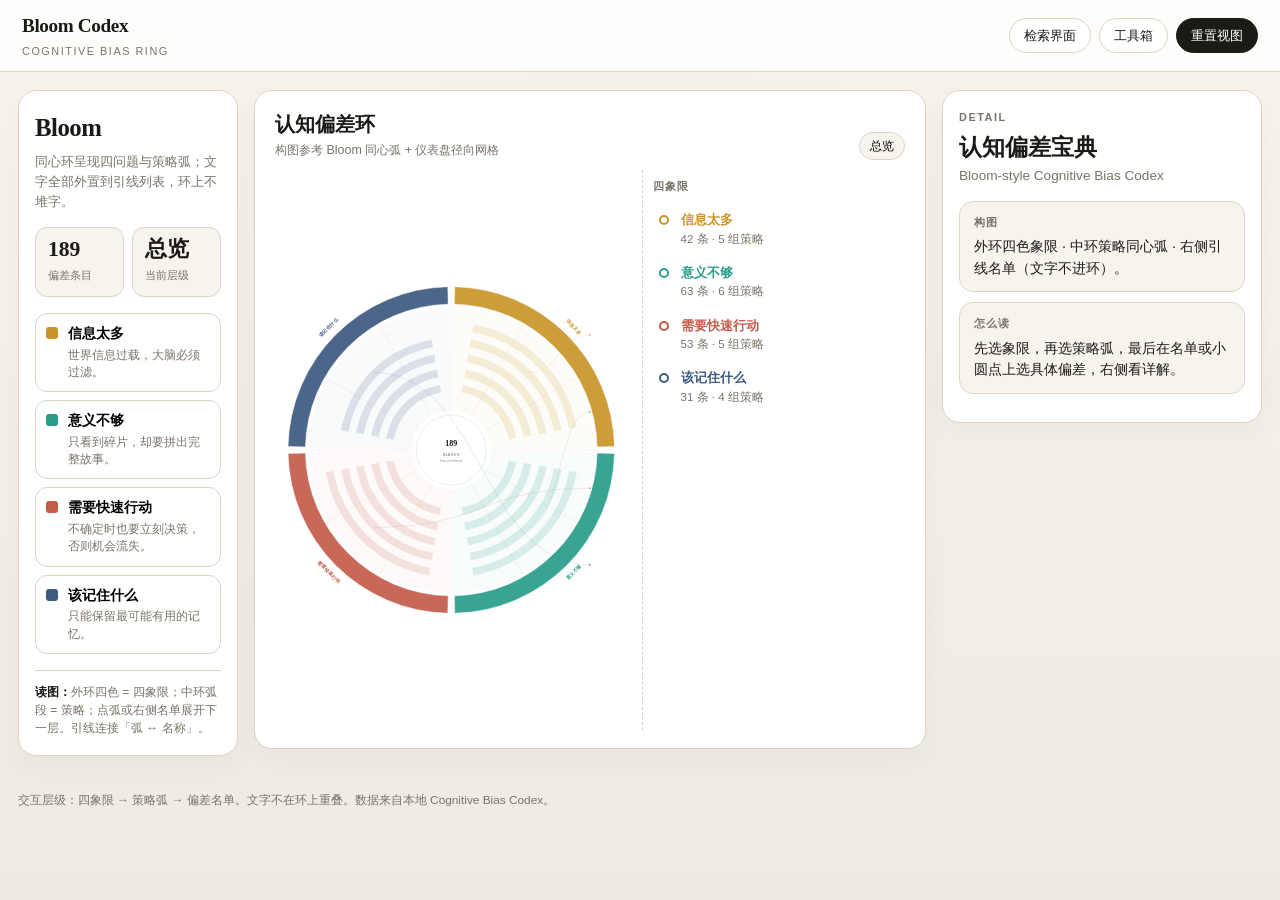
==== static/cognitive-bias-codex.html @ 840096a9 "feat: 人生量化工具箱网页与 PWA，Logto 登录后云同步" ====
<!DOCTYPE html>
<html lang="zh-CN">
<head>
  <meta charset="UTF-8" />
  <meta name="viewport" content="width=device-width, initial-scale=1" />
  <title>认知偏差环 · Bloom Codex</title>
  <style>
    :root {
      --bg: #efebe3;
      --bg-soft: #f7f4ee;
      --ink: #1c1a17;
      --muted: #7a7368;
      --line: #ddd4c6;
      --card: #ffffff;
      --info: #c9952a;
      --meaning: #2a9d8a;
      --action: #c45c4a;
      --memory: #3d5a80;
      --font: "IBM Plex Sans", "PingFang SC", "Microsoft YaHei", sans-serif;
      --display: "Libre Baskerville", "Songti SC", "Noto Serif SC", Georgia, serif;
    }
    * { box-sizing: border-box; }
    html, body { margin: 0; min-height: 100%; }
    body {
      font-family: var(--font);
      color: var(--ink);
      background: var(--bg);
      background-image:
        radial-gradient(ellipse 70% 50% at 50% -10%, rgba(201, 149, 42, 0.08), transparent 50%),
        linear-gradient(180deg, var(--bg-soft), var(--bg));
      line-height: 1.5;
    }
    a { color: inherit; }

    .top {
      display: flex; align-items: center; justify-content: space-between; gap: 12px;
      padding: 12px 22px;
      background: rgba(255,255,255,0.82);
      backdrop-filter: blur(10px);
      border-bottom: 1px solid var(--line);
      position: sticky; top: 0; z-index: 40;
    }
    .brand { text-decoration: none; }
    .brand strong {
      font-family: var(--display); font-size: 1.2rem; letter-spacing: -0.02em;
    }
    .brand span {
      display: block; font-size: 0.68rem; color: var(--muted);
      letter-spacing: 0.14em; text-transform: uppercase; margin-top: 2px;
    }
    .top-links { display: flex; flex-wrap: wrap; gap: 8px; }
    .top-links a, .top-links button {
      font: inherit; font-size: 0.8rem; text-decoration: none;
      border: 1px solid var(--line); background: #fff; color: var(--ink);
      border-radius: 999px; padding: 7px 14px; cursor: pointer;
    }
    .top-links .primary { background: var(--ink); color: #fff; border-color: var(--ink); }

    .shell {
      max-width: 1280px; margin: 0 auto;
      padding: 18px 18px 36px;
      display: grid;
      grid-template-columns: 220px minmax(0, 1fr) 320px;
      gap: 16px;
      align-items: start;
    }

    .card {
      background: var(--card);
      border: 1px solid var(--line);
      border-radius: 18px;
      box-shadow: 0 10px 30px rgba(28, 26, 23, 0.04);
    }

    .left { padding: 18px 16px; position: sticky; top: 68px; }
    .left h2 {
      font-family: var(--display); font-size: 1.55rem; margin: 0 0 6px;
      letter-spacing: -0.02em;
    }
    .left .lead { font-size: 0.82rem; color: var(--muted); margin: 0 0 16px; }
    .stat-row {
      display: grid; grid-template-columns: 1fr 1fr; gap: 8px; margin-bottom: 16px;
    }
    .stat {
      background: var(--bg-soft); border-radius: 12px; padding: 10px 12px;
      border: 1px solid var(--line);
    }
    .stat b {
      display: block; font-family: var(--display); font-size: 1.35rem; line-height: 1.1;
    }
    .stat span { font-size: 0.7rem; color: var(--muted); }
    .legend { display: grid; gap: 8px; margin-bottom: 16px; }
    .legend button {
      display: grid; grid-template-columns: 12px 1fr; gap: 10px; align-items: start;
      text-align: left; border: 1px solid var(--line); background: #fff;
      border-radius: 12px; padding: 10px; cursor: pointer; font: inherit;
    }
    .legend button.on { border-color: var(--ink); box-shadow: inset 0 0 0 1px var(--ink); }
    .legend button:hover { background: var(--bg-soft); }
    .legend .dot { width: 12px; height: 12px; border-radius: 3px; margin-top: 3px; }
    .legend b { display: block; font-size: 0.86rem; }
    .legend small { display: block; color: var(--muted); font-size: 0.72rem; margin-top: 2px; }
    .howto {
      font-size: 0.75rem; color: var(--muted); border-top: 1px solid var(--line);
      padding-top: 12px; margin: 0;
    }
    .howto strong { color: var(--ink); }

    .center { padding: 14px 14px 18px; min-height: 640px; }
    .center-head {
      display: flex; justify-content: space-between; align-items: flex-end; gap: 10px;
      padding: 4px 6px 10px;
    }
    .center-head h1 {
      font-family: var(--display); font-size: 1.25rem; margin: 0;
    }
    .center-head p { margin: 2px 0 0; font-size: 0.78rem; color: var(--muted); }
    .crumbs { display: flex; flex-wrap: wrap; gap: 6px; align-items: center; font-size: 0.75rem; }
    .crumbs button {
      border: 1px solid var(--line); background: var(--bg-soft); border-radius: 999px;
      padding: 4px 10px; font: inherit; font-size: 0.75rem; cursor: pointer;
    }
    .crumbs .here { font-weight: 700; }

    .viz-wrap {
      position: relative;
      display: grid;
      grid-template-columns: minmax(0, 1.15fr) minmax(180px, 0.85fr);
      gap: 8px;
      align-items: stretch;
      min-height: 560px;
    }
    .ring-box {
      position: relative;
      width: 100%;
      aspect-ratio: 1;
      max-width: 620px;
      margin: 0 auto;
    }
    .ring-box svg { width: 100%; height: 100%; display: block; }
    .ring-box .hit { cursor: pointer; }
    .ring-box .hit:hover { filter: brightness(1.05); }

    .label-rail {
      position: relative;
      border-left: 1px dashed var(--line);
      padding: 8px 4px 8px 10px;
      max-height: 620px;
      overflow: auto;
    }
    .rail-title {
      font-size: 0.68rem; letter-spacing: 0.12em; text-transform: uppercase;
      color: var(--muted); margin: 0 0 10px; font-weight: 700;
    }
    .rail-item {
      display: grid; grid-template-columns: 14px 1fr; gap: 8px; align-items: start;
      width: 100%; text-align: left; border: none; background: transparent;
      padding: 7px 6px; border-radius: 10px; cursor: pointer; font: inherit;
      margin-bottom: 2px;
    }
    .rail-item:hover, .rail-item.on { background: var(--bg-soft); }
    .rail-item .tick {
      width: 10px; height: 10px; border-radius: 50%; margin-top: 4px;
      border: 2px solid currentColor; background: #fff;
    }
    .rail-item.on .tick { background: currentColor; }
    .rail-item .name { font-size: 0.84rem; font-weight: 600; line-height: 1.3; }
    .rail-item .meta { font-size: 0.72rem; color: var(--muted); margin-top: 2px; }
    .rail-empty {
      font-size: 0.8rem; color: var(--muted); padding: 20px 8px; line-height: 1.55;
    }

    .right { padding: 18px 16px; position: sticky; top: 68px; max-height: calc(100vh - 86px); overflow: auto; }
    .right .eyebrow {
      font-size: 0.68rem; letter-spacing: 0.14em; text-transform: uppercase;
      color: var(--muted); margin: 0 0 8px; font-weight: 700;
    }
    .right h2 {
      font-family: var(--display); font-size: 1.45rem; margin: 0 0 4px; line-height: 1.25;
    }
    .right .en { color: var(--muted); font-size: 0.85rem; margin: 0 0 14px; }
    .pill {
      display: inline-flex; align-items: center; gap: 8px;
      border: 1px solid currentColor; border-radius: 999px;
      padding: 5px 11px; font-size: 0.76rem; margin-bottom: 12px;
    }
    .pill i { width: 8px; height: 8px; border-radius: 50%; background: currentColor; }
    .block {
      border: 1px solid var(--line); border-radius: 14px; padding: 12px 14px;
      margin-bottom: 10px; background: var(--bg-soft);
    }
    .block h3 {
      margin: 0 0 6px; font-size: 0.68rem; letter-spacing: 0.1em;
      text-transform: uppercase; color: var(--muted);
    }
    .block p { margin: 0; font-size: 0.9rem; }
    .related { display: flex; flex-wrap: wrap; gap: 6px; }
    .related button, .related a {
      font: inherit; font-size: 0.74rem; border: 1px solid var(--line);
      background: #fff; border-radius: 8px; padding: 6px 10px; cursor: pointer; text-decoration: none;
    }

    .footnote {
      max-width: 1280px; margin: 0 auto; padding: 0 18px 28px;
      font-size: 0.74rem; color: var(--muted);
    }

    @media (max-width: 1100px) {
      .shell { grid-template-columns: 1fr; }
      .left, .right { position: relative; top: 0; max-height: none; }
      .viz-wrap { grid-template-columns: 1fr; }
      .label-rail { border-left: none; border-top: 1px dashed var(--line); max-height: 280px; }
    }
  </style>
</head>
<body>
  <header class="top">
    <a class="brand" href="cognitive-bias-codex.html">
      <strong>Bloom Codex</strong>
      <span>Cognitive Bias Ring</span>
    </a>
    <div class="top-links">
      <a href="cognitive-bias-explorer.html">检索界面</a>
      <a href="index.html#workspace">工具箱</a>
      <button type="button" class="primary" id="resetView">重置视图</button>
    </div>
  </header>

  <div class="shell">
    <!-- 左：图例与说明（Bloom 左下角图例 + 仪表盘左侧信息） -->
    <aside class="card left">
      <h2>Bloom</h2>
      <p class="lead">同心环呈现四问题与策略弧；文字全部外置到引线列表，环上不堆字。</p>
      <div class="stat-row">
        <div class="stat"><b id="statTotal">—</b><span>偏差条目</span></div>
        <div class="stat"><b id="statLayer">总览</b><span>当前层级</span></div>
      </div>
      <div class="legend" id="legend"></div>
      <p class="howto">
        <strong>读图：</strong>外环四色 = 四象限；中环弧段 = 策略；点弧或右侧名单展开下一层。引线连接「弧 ↔ 名称」。
      </p>
    </aside>

    <!-- 中：环 + 引线标签轨 -->
    <section class="card center">
      <div class="center-head">
        <div>
          <h1>认知偏差环</h1>
          <p>构图参考 Bloom 同心弧 + 仪表盘径向网格</p>
        </div>
        <div class="crumbs" id="crumbs"></div>
      </div>
      <div class="viz-wrap">
        <div class="ring-box" id="ringBox">
          <svg id="ringSvg" viewBox="0 0 1000 1000" role="img" aria-label="认知偏差同心环"></svg>
        </div>
        <div class="label-rail" id="labelRail">
          <p class="rail-title" id="railTitle">Labels</p>
          <div id="railList"></div>
        </div>
      </div>
    </section>

    <!-- 右：详情（仪表盘 Tasks 位） -->
    <aside class="card right" id="detail">
      <p class="eyebrow">Detail</p>
      <h2 id="dTitle">选择环上的一截弧</h2>
      <p class="en" id="dEn">或点右侧名单</p>
      <div id="dBody"></div>
    </aside>
  </div>

  <p class="footnote">
    交互层级：四象限 → 策略弧 → 偏差名单。文字不在环上重叠。数据来自本地 Cognitive Bias Codex。
  </p>

  <script src="assets/cognitive-bias/biases-data.js"></script>
  <script>
    const QCOLOR = {
      info: "#c9952a",
      meaning: "#2a9d8a",
      action: "#c45c4a",
      memory: "#3d5a80"
    };
    const CX = 500, CY = 500;
    // 四象限：上右 / 下右 / 下左 / 上左（顺时针，从 -90° 起算用我们的 polar）
    // ang0..ang1 用 0=顶部 顺时针
    const QUADS_LAYOUT = [
      { id: "info", a0: 0, a1: 90 },
      { id: "meaning", a0: 90, a1: 180 },
      { id: "action", a0: 180, a1: 270 },
      { id: "memory", a0: 270, a1: 360 }
    ];

    let focus = { quad: null, strat: null, bias: null };
    /** 当前右侧名单对应的锚点（用于画引线） */
    let railAnchors = []; // [{id, x, y, color, kind}]

    function esc(s) {
      return String(s ?? "").replace(/[&<>"']/g, (c) => ({
        "&": "&amp;", "<": "&lt;", ">": "&gt;", '"': "&quot;", "'": "&#39;"
      }[c]));
    }
    function codex() {
      return window.COGNITIVE_BIAS_CODEX || { quadrants: [], biases: [], count: 0 };
    }
    function polar(r, deg) {
      const a = (deg - 90) * Math.PI / 180;
      return [CX + r * Math.cos(a), CY + r * Math.sin(a)];
    }
    function arcPath(r0, r1, a0, a1) {
      const large = ((a1 - a0 + 360) % 360) > 180 ? 1 : 0;
      const [x0, y0] = polar(r1, a0);
      const [x1, y1] = polar(r1, a1);
      const [x2, y2] = polar(r0, a1);
      const [x3, y3] = polar(r0, a0);
      return `M${x0} ${y0} A${r1} ${r1} 0 ${large} 1 ${x1} ${y1} L${x2} ${y2} A${r0} ${r0} 0 ${large} 0 ${x3} ${y3} Z`;
    }
    function midAng(a0, a1) { return (a0 + a1) / 2; }
    function qMeta(id) { return (codex().quadrants || []).find((q) => q.id === id); }
    function short(s, n = 22) {
      s = String(s || "");
      return s.length > n ? s.slice(0, n) + "…" : s;
    }

    function findStratOfBias(biasId) {
      for (const q of (codex().quadrants || [])) {
        const strats = q.strategies || [];
        for (let si = 0; si < strats.length; si++) {
          if ((strats[si].biases || []).some((b) => b.id === biasId)) {
            focus.quad = q.id;
            focus.strat = q.id + "::" + si;
            return;
          }
        }
      }
    }

    function renderLegend() {
      const el = document.getElementById("legend");
      el.innerHTML = (codex().quadrants || []).map((q) => `
        <button type="button" class="${focus.quad === q.id ? "on" : ""}" data-quad="${esc(q.id)}">
          <span class="dot" style="background:${QCOLOR[q.id]}"></span>
          <span><b>${esc(q.zh)}</b><small>${esc(q.problem)}</small></span>
        </button>`).join("");
      el.querySelectorAll("[data-quad]").forEach((btn) => {
        btn.addEventListener("click", () => {
          const id = btn.dataset.quad;
          focus = focus.quad === id && !focus.strat ? { quad: null, strat: null, bias: null }
            : { quad: id, strat: null, bias: null };
          renderAll();
        });
      });
    }

    function renderCrumbs() {
      const el = document.getElementById("crumbs");
      const parts = [`<button type="button" data-c="root">总览</button>`];
      if (focus.quad) {
        const q = qMeta(focus.quad);
        parts.push(`<span>›</span>`);
        parts.push(focus.strat
          ? `<button type="button" data-c="quad">${esc(q.zh)}</button>`
          : `<span class="here">${esc(q.zh)}</span>`);
      }
      if (focus.strat) {
        const [qid, idx] = focus.strat.split("::");
        const s = qMeta(qid)?.strategies?.[+idx];
        parts.push(`<span>›</span>`);
        parts.push(focus.bias
          ? `<button type="button" data-c="strat">${esc(short(s?.zh, 12))}</button>`
          : `<span class="here">${esc(short(s?.zh, 12))}</span>`);
      }
      if (focus.bias) {
        const b = (codex().biases || []).find((x) => x.id === focus.bias);
        parts.push(`<span>›</span><span class="here">${esc(b?.zh || "")}</span>`);
      }
      el.innerHTML = parts.join("");
      el.querySelectorAll("[data-c]").forEach((btn) => {
        btn.addEventListener("click", () => {
          const c = btn.dataset.c;
          if (c === "root") focus = { quad: null, strat: null, bias: null };
          if (c === "quad") focus = { quad: focus.quad, strat: null, bias: null };
          if (c === "strat") focus = { quad: focus.quad, strat: focus.strat, bias: null };
          renderAll();
        });
      });

      document.getElementById("statTotal").textContent = String(codex().count || 0);
      document.getElementById("statLayer").textContent =
        focus.bias ? "偏差" : focus.strat ? "策略" : focus.quad ? "象限" : "总览";
    }

    function renderRing() {
      const svg = document.getElementById("ringSvg");
      railAnchors = [];
      let g = "";

      // 同心网格（仪表盘）
      [120, 200, 280, 360, 430].forEach((r) => {
        g += `<circle cx="${CX}" cy="${CY}" r="${r}" fill="none" stroke="#e5ddd0" stroke-dasharray="2 6" />`;
      });
      for (let i = 0; i < 12; i++) {
        const a = i * 30;
        const [x0, y0] = polar(110, a);
        const [x1, y1] = polar(440, a);
        g += `<line x1="${x0}" y1="${y0}" x2="${x1}" y2="${y1}" stroke="#ebe3d6" stroke-width="1" />`;
      }

      // 中心盘
      g += `<circle cx="${CX}" cy="${CY}" r="96" fill="#fff" stroke="#d9d0c2" />`;
      g += `<text x="${CX}" y="${CY - 10}" text-anchor="middle" font-family="Georgia, Songti SC, serif" font-size="22" font-weight="700" fill="#1c1a17">${codex().count || 0}</text>`;
      g += `<text x="${CX}" y="${CY + 16}" text-anchor="middle" font-size="11" fill="#7a7368" letter-spacing="1">BIASES</text>`;
      g += `<text x="${CX}" y="${CY + 34}" text-anchor="middle" font-size="10" fill="#9a9286">four problems</text>`;

      // 外环四色象限弧（Bloom 分类色带）
      QUADS_LAYOUT.forEach((L) => {
        const q = qMeta(L.id);
        if (!q) return;
        const color = QCOLOR[L.id];
        const active = !focus.quad || focus.quad === L.id;
        const opac = active ? 0.92 : 0.18;
        g += `<path class="hit" data-quad="${L.id}" d="${arcPath(400, 448, L.a0 + 1.2, L.a1 - 1.2)}" fill="${color}" fill-opacity="${opac}" stroke="#fff" stroke-width="1.5"/>`;

        // 象限短名：放在弧外中点，径向外侧，字少不叠
        const ang = midAng(L.a0, L.a1);
        const [tx, ty] = polar(475, ang);
        const rot = ang > 90 && ang < 270 ? ang + 180 : ang;
        g += `<text x="${tx}" y="${ty}" text-anchor="middle" dominant-baseline="middle"
          transform="rotate(${rot} ${tx} ${ty})"
          font-size="13" font-weight="700" fill="${active ? color : "#c5bdb0"}"
          style="pointer-events:none">${esc(q.zh)}</text>`;

        // 内层扇区底色
        g += `<path d="${arcPath(108, 392, L.a0 + 0.8, L.a1 - 0.8)}" fill="${color}" fill-opacity="${focus.quad === L.id ? 0.08 : 0.03}" style="pointer-events:none"/>`;
      });

      // 策略层：Bloom 同心弧 —— 仅在选中象限时绘制
      if (focus.quad) {
        const L = QUADS_LAYOUT.find((x) => x.id === focus.quad);
        const q = qMeta(focus.quad);
        const strats = q?.strategies || [];
        const color = QCOLOR[focus.quad];
        const rInner = 150;
        const rOuter = 385;
        const band = (rOuter - rInner) / Math.max(strats.length, 1);

        strats.forEach((s, si) => {
          const key = focus.quad + "::" + si;
          const r0 = rInner + si * band + 4;
          const r1 = rInner + (si + 1) * band - 4;
          const selected = focus.strat === key;
          const dim = focus.strat && !selected;
          // 弧只占该象限角度，两端留白
          const pad = 6;
          g += `<path class="hit" data-strat="${key}" d="${arcPath(r0, r1, L.a0 + pad, L.a1 - pad)}"
            fill="${color}" fill-opacity="${dim ? 0.12 : selected ? 0.85 : 0.45}"
            stroke="#fff" stroke-width="1"/>`;

          // 锚点：弧中点外侧，供引线
          const [ax, ay] = polar((r0 + r1) / 2, midAng(L.a0, L.a1));
          railAnchors.push({
            id: key, kind: "strat", x: ax, y: ay, color,
            title: s.zh, meta: `${(s.biases || []).length} 条偏差`,
            selected
          });

          // 选中策略后：在弧上画小刻度代表偏差（无文字）
          if (selected) {
            const biases = s.biases || [];
            const span = (L.a1 - L.a0) - pad * 2;
            biases.forEach((b, bi) => {
              const t = biases.length <= 1 ? 0.5 : (bi + 0.5) / biases.length;
              const ang = L.a0 + pad + t * span;
              const [dx, dy] = polar(r1 + 6, ang);
              const on = focus.bias === b.id;
              g += `<circle class="hit" data-bias="${b.id}" cx="${dx}" cy="${dy}" r="${on ? 5 : 3.2}"
                fill="${on ? color : "#fff"}" stroke="${color}" stroke-width="2"/>`;
              railAnchors.push({
                id: b.id, kind: "bias", x: dx, y: dy, color,
                title: b.zh, meta: b.en, selected: on, bias: b
              });
            });
          }
        });
      } else {
        // 总览：每象限画若干细弧暗示「有多层策略」（装饰，不可点具体策略）
        QUADS_LAYOUT.forEach((L) => {
          const q = qMeta(L.id);
          const n = Math.min((q?.strategies || []).length, 5);
          const color = QCOLOR[L.id];
          for (let i = 0; i < n; i++) {
            const r0 = 160 + i * 42;
            const r1 = r0 + 22;
            g += `<path d="${arcPath(r0, r1, L.a0 + 10, L.a1 - 10)}" fill="${color}" fill-opacity="0.16" stroke="#fff" stroke-width="0.8" style="pointer-events:none"/>`;
          }
          // 总览引线锚点：象限中点
          const [ax, ay] = polar(300, midAng(L.a0, L.a1));
          railAnchors.push({
            id: L.id, kind: "quad", x: ax, y: ay, color,
            title: q?.zh || L.id, meta: `${q?.count || 0} 条 · ${ (q?.strategies||[]).length } 组策略`,
            selected: false
          });
        });
      }

      // 引线画到右侧名单（SVG 内先画到环盒右缘，再用绝对定位对齐名单）
      // 引线终点用固定 gutter，名单 HTML 对齐
      const railX = 920;
      const itemsForLines = focus.strat
        ? railAnchors.filter((a) => a.kind === "bias")
        : focus.quad
          ? railAnchors.filter((a) => a.kind === "strat")
          : railAnchors.filter((a) => a.kind === "quad");

      itemsForLines.forEach((a, i) => {
        const n = itemsForLines.length || 1;
        const gy = 80 + (i + 0.5) * ((840) / n);
        const [x1, y1] = [a.x, a.y];
        const x2 = railX - 40;
        const mid = (x1 + x2) / 2;
        g += `<path d="M${x1} ${y1} C${mid} ${y1}, ${mid} ${gy}, ${x2} ${gy}"
          fill="none" stroke="${a.color}" stroke-opacity="${a.selected ? 0.85 : 0.35}" stroke-width="${a.selected ? 1.6 : 1}"/>`;
        g += `<circle cx="${x2}" cy="${gy}" r="3" fill="${a.color}" fill-opacity="${a.selected ? 1 : 0.55}"/>`;
        a.lineY = gy; // 供名单垂直对齐参考（视觉近似）
      });

      svg.innerHTML = g;

      svg.querySelectorAll("[data-quad]").forEach((el) => {
        el.addEventListener("click", (e) => {
          e.stopPropagation();
          const id = el.getAttribute("data-quad");
          focus = { quad: id, strat: null, bias: null };
          renderAll();
        });
      });
      svg.querySelectorAll("[data-strat]").forEach((el) => {
        el.addEventListener("click", (e) => {
          e.stopPropagation();
          const key = el.getAttribute("data-strat");
          focus = { quad: key.split("::")[0], strat: key, bias: null };
          renderAll();
        });
      });
      svg.querySelectorAll("[data-bias]").forEach((el) => {
        el.addEventListener("click", (e) => {
          e.stopPropagation();
          focus.bias = el.getAttribute("data-bias");
          renderAll();
        });
      });

      renderRail(itemsForLines);
    }

    function renderRail(items) {
      const title = document.getElementById("railTitle");
      const list = document.getElementById("railList");
      if (!focus.quad) {
        title.textContent = "四象限";
      } else if (!focus.strat) {
        title.textContent = "策略弧";
      } else {
        title.textContent = "偏差名单";
      }

      if (!items.length) {
        list.innerHTML = `<div class="rail-empty">点左侧图例或外环色带，开始展开。</div>`;
        return;
      }

      list.innerHTML = items.map((a) => `
        <button type="button" class="rail-item ${a.selected || focus.bias === a.id || focus.strat === a.id || focus.quad === a.id ? "on" : ""}"
          style="color:${a.color}"
          data-kind="${a.kind}" data-id="${esc(a.id)}">
          <span class="tick"></span>
          <span>
            <div class="name">${esc(a.title)}</div>
            <div class="meta">${esc(a.meta || "")}</div>
          </span>
        </button>`).join("");

      list.querySelectorAll(".rail-item").forEach((btn) => {
        btn.addEventListener("click", () => {
          const kind = btn.dataset.kind;
          const id = btn.dataset.id;
          if (kind === "quad") focus = { quad: id, strat: null, bias: null };
          if (kind === "strat") focus = { quad: id.split("::")[0], strat: id, bias: null };
          if (kind === "bias") {
            focus.bias = id;
            if (!focus.strat) findStratOfBias(id);
          }
          renderAll();
        });
      });
    }

    function renderDetail() {
      const body = document.getElementById("dBody");
      const title = document.getElementById("dTitle");
      const en = document.getElementById("dEn");

      if (focus.bias) {
        const b = (codex().biases || []).find((x) => x.id === focus.bias);
        const q = qMeta(b?.quadrant);
        title.textContent = b?.zh || "";
        en.textContent = b?.en || "";
        body.innerHTML = `
          <div class="pill" style="color:${QCOLOR[b.quadrant]}"><i></i>${esc(q?.zh || "")}</div>
          <div class="block"><h3>是什么</h3><p>${esc(b.desc || "—")}</p></div>
          <div class="block"><h3>生活例子</h3><p>${esc(b.example || "—")}</p></div>
          <div class="block"><h3>提醒</h3><p>${esc(b.tip || "—")}</p></div>
          <div class="block"><h3>所属机制</h3><p>${esc(b.strategyZh || "")}</p></div>
          <div class="block"><h3>继续</h3><div class="related">
            <a href="cognitive-bias-explorer.html?id=${encodeURIComponent(b.id)}">打开检索界面</a>
          </div></div>`;
        return;
      }

      if (focus.strat) {
        const [qid, idx] = focus.strat.split("::");
        const q = qMeta(qid);
        const s = q?.strategies?.[+idx];
        title.textContent = s?.zh || "";
        en.textContent = s?.en || "";
        body.innerHTML = `
          <div class="pill" style="color:${QCOLOR[qid]}"><i></i>${esc(q?.zh || "")}</div>
          <div class="block"><h3>机制</h3><p>大脑用这条捷径应对「${esc(q?.zh || "")}」。</p></div>
          <div class="block"><h3>包含偏差 · ${(s?.biases||[]).length}</h3>
            <div class="related">${(s?.biases||[]).map((b) =>
              `<button type="button" data-go-bias="${esc(b.id)}">${esc(b.zh)}</button>`
            ).join("")}</div>
          </div>`;
        body.querySelectorAll("[data-go-bias]").forEach((btn) => {
          btn.addEventListener("click", () => {
            focus.bias = btn.dataset.goBias;
            renderAll();
          });
        });
        return;
      }

      if (focus.quad) {
        const q = qMeta(focus.quad);
        title.textContent = q?.zh || "";
        en.textContent = q?.en || "";
        body.innerHTML = `
          <div class="pill" style="color:${QCOLOR[focus.quad]}"><i></i>${q?.count || 0} 条</div>
          <div class="block"><h3>问题</h3><p>${esc(q?.problem || "")}</p></div>
          <div class="block"><h3>副作用</h3><p>${esc(q?.sideEffect || "")}</p></div>
          <div class="block"><h3>下一步</h3><p>点中环策略弧，或点右侧策略名单继续展开。</p></div>`;
        return;
      }

      title.textContent = "认知偏差宝典";
      en.textContent = "Bloom-style Cognitive Bias Codex";
      body.innerHTML = `
        <div class="block"><h3>构图</h3><p>外环四色象限 · 中环策略同心弧 · 右侧引线名单（文字不进环）。</p></div>
        <div class="block"><h3>怎么读</h3><p>先选象限，再选策略弧，最后在名单或小圆点上选具体偏差，右侧看详解。</p></div>`;
    }

    function renderAll() {
      renderLegend();
      renderCrumbs();
      renderRing();
      renderDetail();
    }

    document.getElementById("resetView").addEventListener("click", () => {
      focus = { quad: null, strat: null, bias: null };
      renderAll();
    });

    (function boot() {
      if (!window.COGNITIVE_BIAS_CODEX) {
        document.getElementById("dTitle").textContent = "未加载数据";
        document.getElementById("dEn").textContent = "请用打开认知偏差环.bat 启动本地服务";
        return;
      }
      const id = new URLSearchParams(location.search).get("id");
      if (id) {
        focus.bias = id;
        findStratOfBias(id);
      }
      renderAll();
    })();
  </script>
</body>
</html>
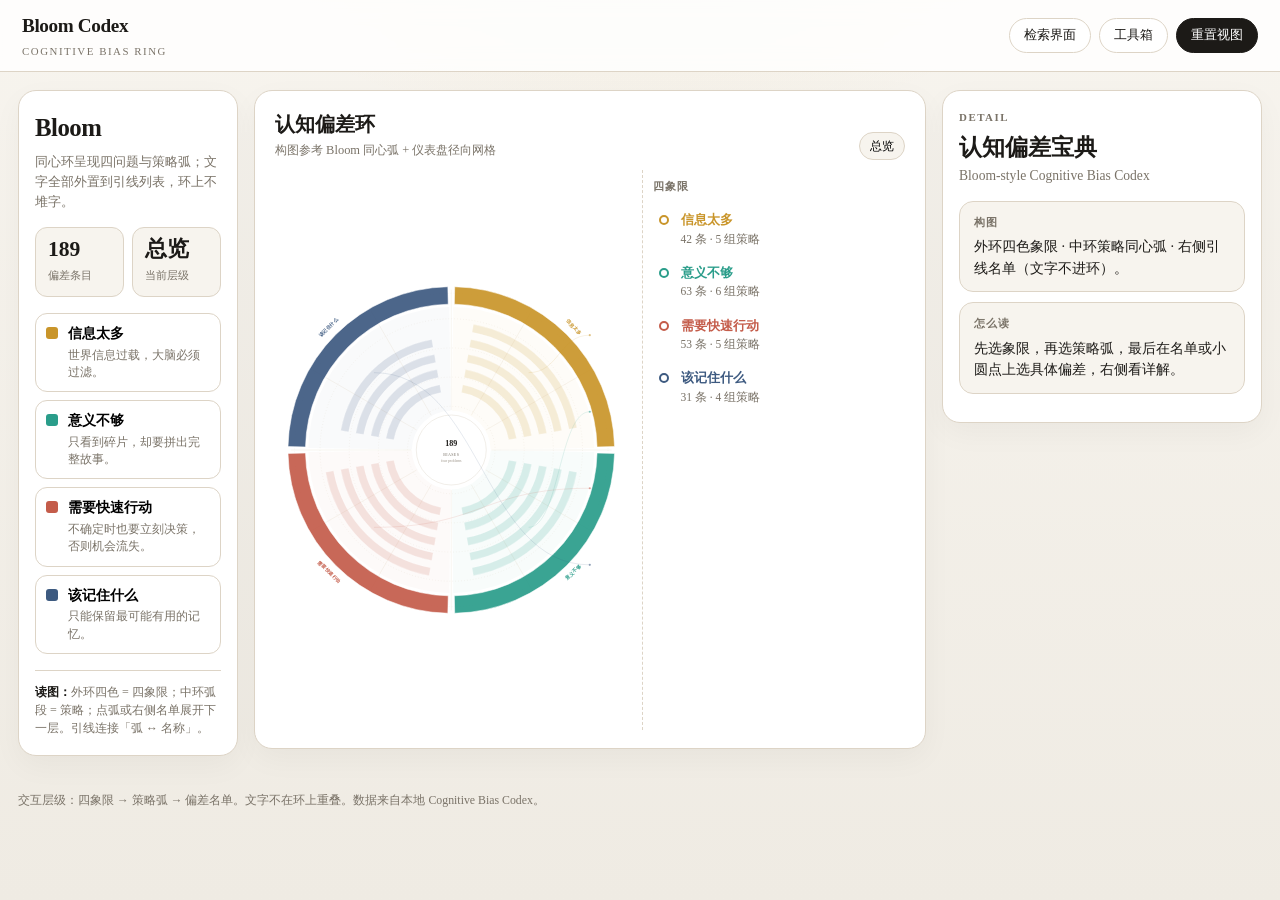
==== commit ffe0403d: "砺行 v1 替换 life-density Space：三愿/日省/神灯视觉 静态源 c:\00CS\砺行·日省\web；后端简化为纯静态+备份 API。" ====
--- a/static/cognitive-bias-codex.html
+++ b/static/cognitive-bias-codex.html
@@ -5,6 +5,18 @@
   <meta name="viewport" content="width=device-width, initial-scale=1" />
   <title>认知偏差环 · Bloom Codex</title>
   <style>
+    @font-face {
+      font-family: "GuoWen ZhengKai";
+      src: url("assets/fonts/KaiOldstyle.ttf") format("truetype");
+      font-weight: normal;
+      font-style: normal;
+      font-display: swap;
+    }
+
+    html, body, button, input, textarea, select {
+      font-family: var(--font);
+    }
+
     :root {
       --bg: #efebe3;
       --bg-soft: #f7f4ee;
@@ -16,8 +28,8 @@
       --meaning: #2a9d8a;
       --action: #c45c4a;
       --memory: #3d5a80;
-      --font: "IBM Plex Sans", "PingFang SC", "Microsoft YaHei", sans-serif;
-      --display: "Libre Baskerville", "Songti SC", "Noto Serif SC", Georgia, serif;
+      --font: "GuoWen ZhengKai", "KaiTi", "STKaiti", serif;
+      --display: "GuoWen ZhengKai", "KaiTi", "STKaiti", serif;
     }
     * { box-sizing: border-box; }
     html, body { margin: 0; min-height: 100%; }
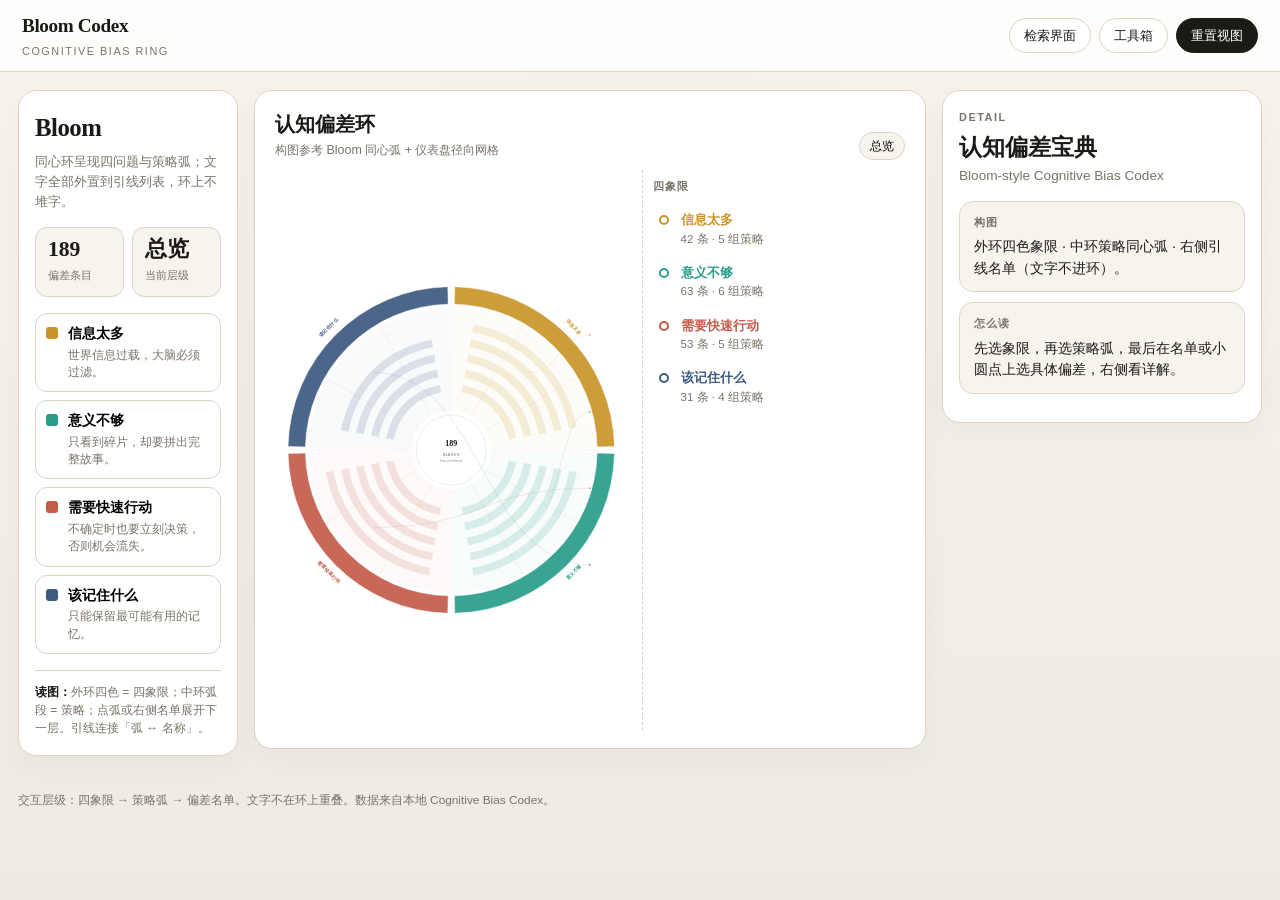
==== commit b2a88b23: "chore: sync local updates (life)" ====
--- a/static/cognitive-bias-codex.html
+++ b/static/cognitive-bias-codex.html
@@ -5,18 +5,6 @@
   <meta name="viewport" content="width=device-width, initial-scale=1" />
   <title>认知偏差环 · Bloom Codex</title>
   <style>
-    @font-face {
-      font-family: "GuoWen ZhengKai";
-      src: url("assets/fonts/KaiOldstyle.ttf") format("truetype");
-      font-weight: normal;
-      font-style: normal;
-      font-display: swap;
-    }
-
-    html, body, button, input, textarea, select {
-      font-family: var(--font);
-    }
-
     :root {
       --bg: #efebe3;
       --bg-soft: #f7f4ee;
@@ -28,8 +16,8 @@
       --meaning: #2a9d8a;
       --action: #c45c4a;
       --memory: #3d5a80;
-      --font: "GuoWen ZhengKai", "KaiTi", "STKaiti", serif;
-      --display: "GuoWen ZhengKai", "KaiTi", "STKaiti", serif;
+      --font: "IBM Plex Sans", "PingFang SC", "Microsoft YaHei", sans-serif;
+      --display: "Libre Baskerville", "Songti SC", "Noto Serif SC", Georgia, serif;
     }
     * { box-sizing: border-box; }
     html, body { margin: 0; min-height: 100%; }
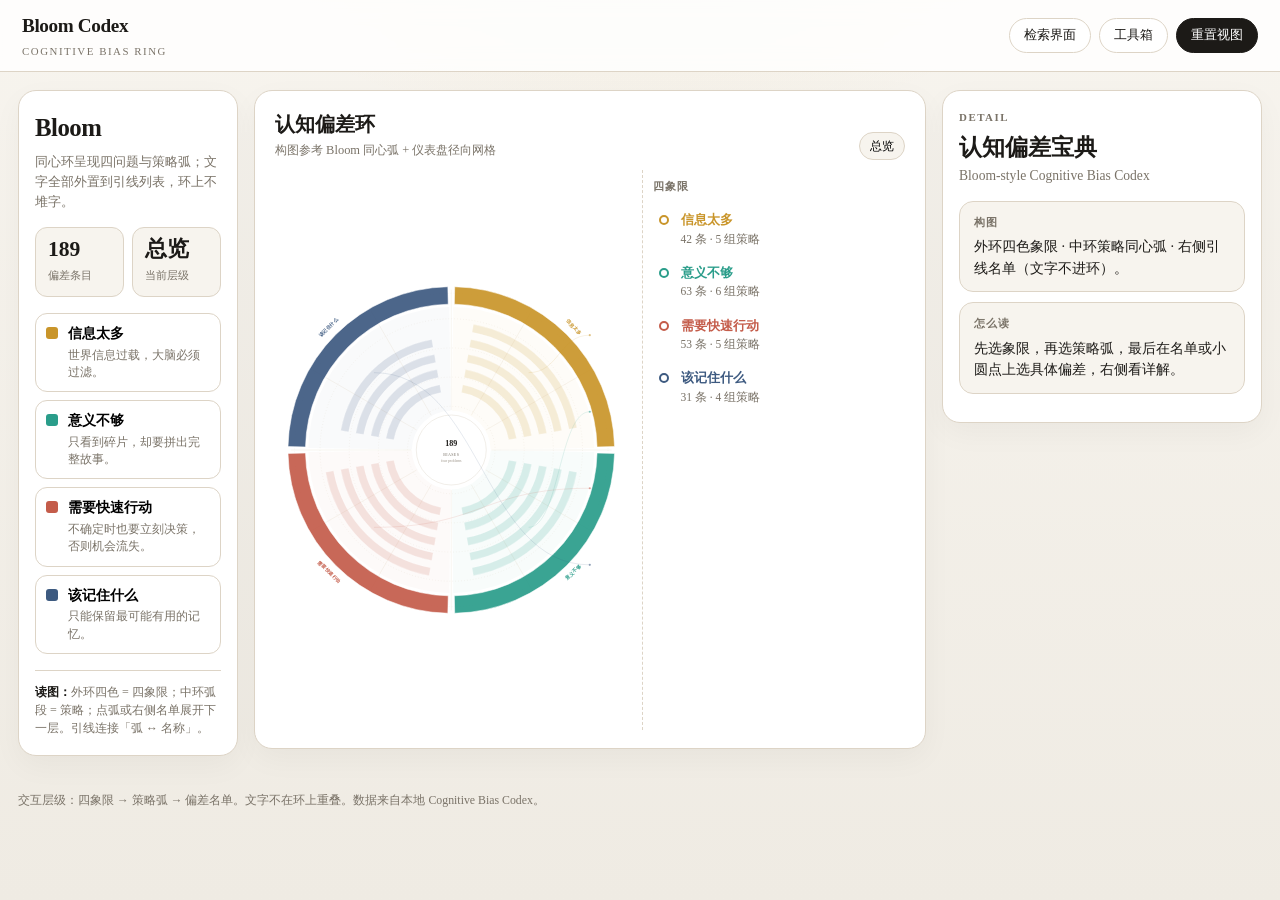
==== commit 2ccfbe02: "fix: 恢复砺行主页真源，禁止人生量化文案回渗" ====
--- a/static/cognitive-bias-codex.html
+++ b/static/cognitive-bias-codex.html
@@ -5,6 +5,18 @@
   <meta name="viewport" content="width=device-width, initial-scale=1" />
   <title>认知偏差环 · Bloom Codex</title>
   <style>
+    @font-face {
+      font-family: "GuoWen ZhengKai";
+      src: url("assets/fonts/KaiOldstyle.ttf") format("truetype");
+      font-weight: normal;
+      font-style: normal;
+      font-display: swap;
+    }
+
+    html, body, button, input, textarea, select {
+      font-family: var(--font);
+    }
+
     :root {
       --bg: #efebe3;
       --bg-soft: #f7f4ee;
@@ -16,8 +28,8 @@
       --meaning: #2a9d8a;
       --action: #c45c4a;
       --memory: #3d5a80;
-      --font: "IBM Plex Sans", "PingFang SC", "Microsoft YaHei", sans-serif;
-      --display: "Libre Baskerville", "Songti SC", "Noto Serif SC", Georgia, serif;
+      --font: "GuoWen ZhengKai", "KaiTi", "STKaiti", serif;
+      --display: "GuoWen ZhengKai", "KaiTi", "STKaiti", serif;
     }
     * { box-sizing: border-box; }
     html, body { margin: 0; min-height: 100%; }
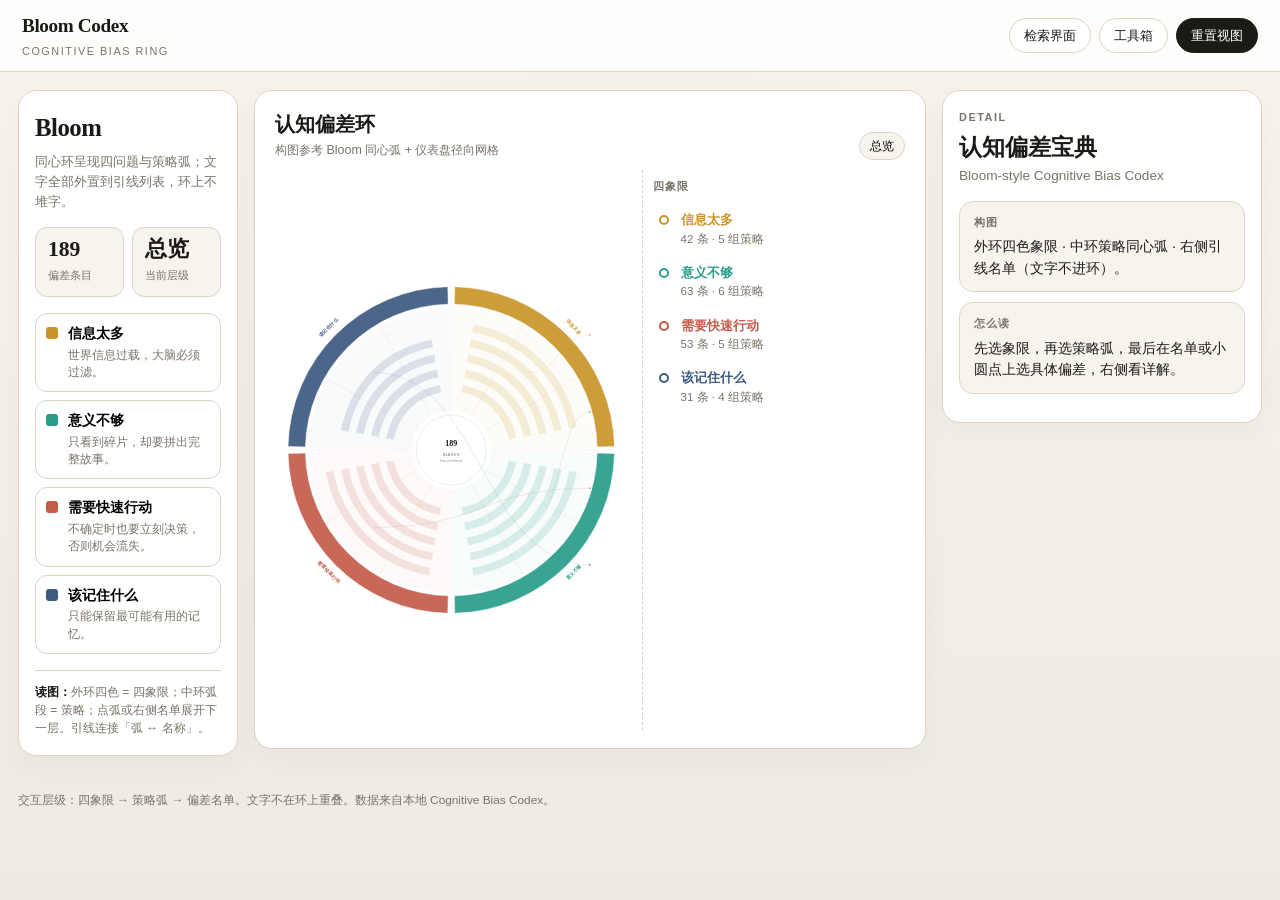
==== commit 059377a4: "chore: sync local updates (life)" ====
--- a/static/cognitive-bias-codex.html
+++ b/static/cognitive-bias-codex.html
@@ -5,18 +5,6 @@
   <meta name="viewport" content="width=device-width, initial-scale=1" />
   <title>认知偏差环 · Bloom Codex</title>
   <style>
-    @font-face {
-      font-family: "GuoWen ZhengKai";
-      src: url("assets/fonts/KaiOldstyle.ttf") format("truetype");
-      font-weight: normal;
-      font-style: normal;
-      font-display: swap;
-    }
-
-    html, body, button, input, textarea, select {
-      font-family: var(--font);
-    }
-
     :root {
       --bg: #efebe3;
       --bg-soft: #f7f4ee;
@@ -28,8 +16,8 @@
       --meaning: #2a9d8a;
       --action: #c45c4a;
       --memory: #3d5a80;
-      --font: "GuoWen ZhengKai", "KaiTi", "STKaiti", serif;
-      --display: "GuoWen ZhengKai", "KaiTi", "STKaiti", serif;
+      --font: "IBM Plex Sans", "PingFang SC", "Microsoft YaHei", sans-serif;
+      --display: "Libre Baskerville", "Songti SC", "Noto Serif SC", Georgia, serif;
     }
     * { box-sizing: border-box; }
     html, body { margin: 0; min-height: 100%; }
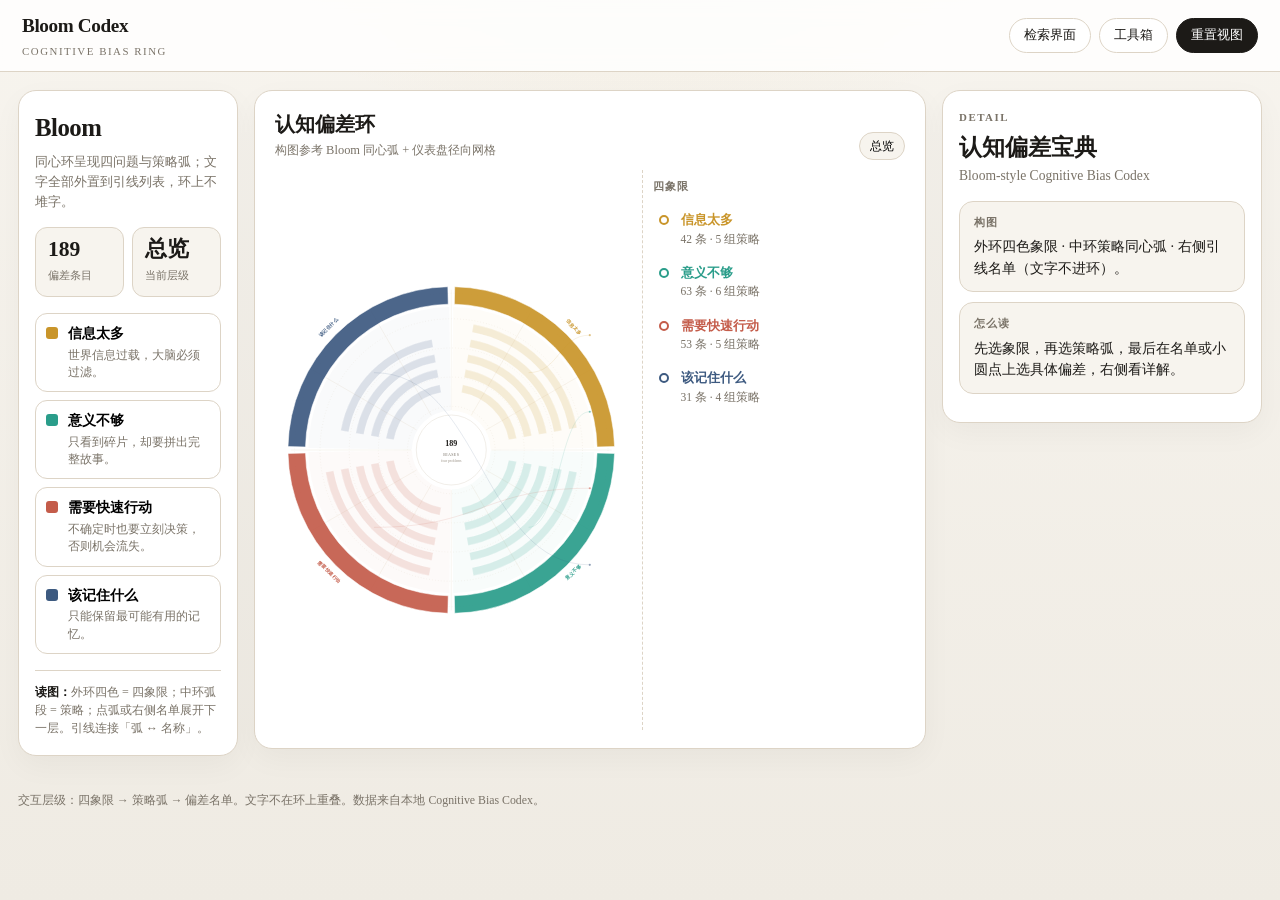
==== commit aa0a95db: "fix: restore 砺行 homepage; stop 人生量化 overlay from nightly sync" ====
--- a/static/cognitive-bias-codex.html
+++ b/static/cognitive-bias-codex.html
@@ -5,6 +5,18 @@
   <meta name="viewport" content="width=device-width, initial-scale=1" />
   <title>认知偏差环 · Bloom Codex</title>
   <style>
+    @font-face {
+      font-family: "GuoWen ZhengKai";
+      src: url("assets/fonts/KaiOldstyle.ttf") format("truetype");
+      font-weight: normal;
+      font-style: normal;
+      font-display: swap;
+    }
+
+    html, body, button, input, textarea, select {
+      font-family: var(--font);
+    }
+
     :root {
       --bg: #efebe3;
       --bg-soft: #f7f4ee;
@@ -16,8 +28,8 @@
       --meaning: #2a9d8a;
       --action: #c45c4a;
       --memory: #3d5a80;
-      --font: "IBM Plex Sans", "PingFang SC", "Microsoft YaHei", sans-serif;
-      --display: "Libre Baskerville", "Songti SC", "Noto Serif SC", Georgia, serif;
+      --font: "GuoWen ZhengKai", "KaiTi", "STKaiti", serif;
+      --display: "GuoWen ZhengKai", "KaiTi", "STKaiti", serif;
     }
     * { box-sizing: border-box; }
     html, body { margin: 0; min-height: 100%; }
